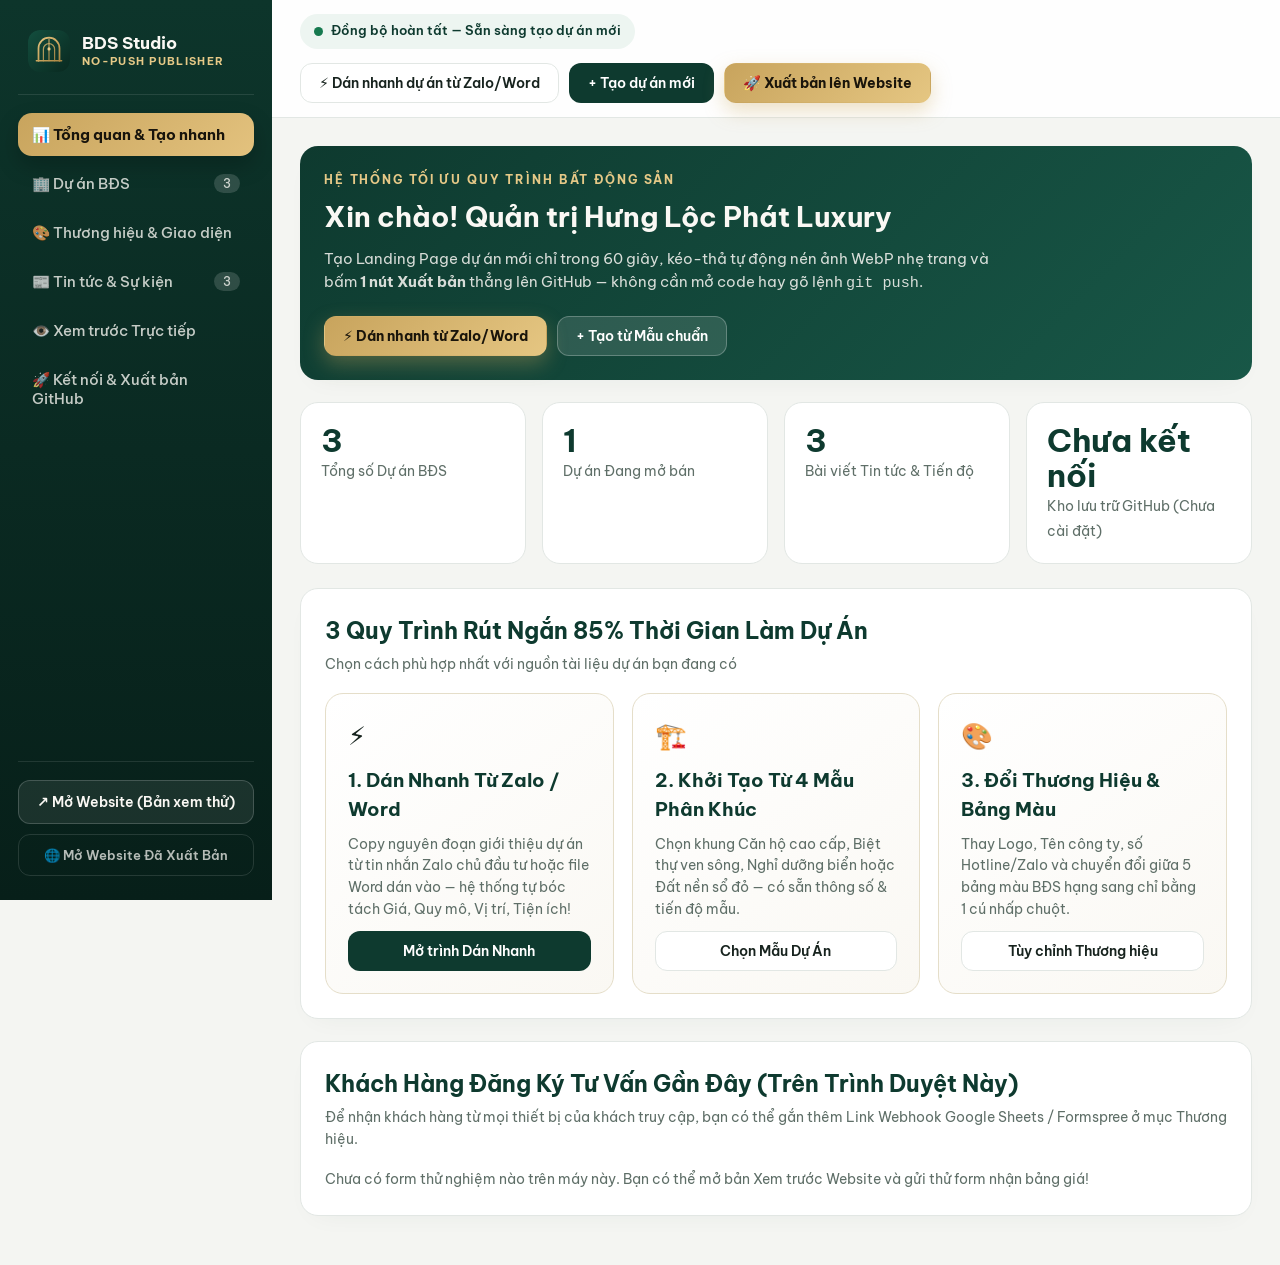
==== studio.html @ dc793f98 "✨ Khởi tạo Website BĐS Soft Luxury & Ứng dụng BDS Studio (No-Push Publisher)" ====
<!DOCTYPE html>
<html lang="vi">
<head>
  <meta charset="UTF-8" />
  <meta name="viewport" content="width=device-width, initial-scale=1.0" />
  <title>BDS Studio — Ứng Dụng Tối Ưu Tạo Dự Án &amp; Xuất Bản Lên GitHub</title>
  <link rel="icon" type="image/svg+xml" href="./assets/images/logo-mark.svg" />
  <link rel="manifest" href="./manifest.webmanifest" />
  <meta name="theme-color" content="#0E3A2F" />
  <link rel="preconnect" href="https://fonts.googleapis.com" />
  <link rel="preconnect" href="https://fonts.gstatic.com" crossorigin />
  <link href="https://fonts.googleapis.com/css2?family=Be+Vietnam+Pro:wght@400;500;600;700&display=swap" rel="stylesheet" />
  <link rel="stylesheet" href="./assets/css/studio.css" />
</head>
<body>
  <div class="studio-layout">
    <!-- SIDEBAR ĐIỀU HƯỚNG -->
    <aside class="studio-sidebar">
      <div class="st-brand">
        <img src="./assets/images/logo-mark.svg" alt="BDS Studio" id="sidebarLogo" />
        <div>
          <div class="st-brand-title">BDS Studio</div>
          <div class="st-brand-badge">NO-PUSH PUBLISHER</div>
        </div>
      </div>

      <nav class="st-nav" id="studioNav">
        <button type="button" class="st-nav-btn active" data-tab="dashboard">
          <span>📊 Tổng quan &amp; Tạo nhanh</span>
        </button>
        <button type="button" class="st-nav-btn" data-tab="projects">
          <span>🏢 Dự án BĐS</span>
          <span class="st-count-pill" id="navProjectsCount">0</span>
        </button>
        <button type="button" class="st-nav-btn" data-tab="brand">
          <span>🎨 Thương hiệu &amp; Giao diện</span>
        </button>
        <button type="button" class="st-nav-btn" data-tab="news">
          <span>📰 Tin tức &amp; Sự kiện</span>
          <span class="st-count-pill" id="navNewsCount">0</span>
        </button>
        <button type="button" class="st-nav-btn" data-tab="preview">
          <span>👁️ Xem trước Trực tiếp</span>
        </button>
        <button type="button" class="st-nav-btn" data-tab="publish">
          <span>🚀 Kết nối &amp; Xuất bản GitHub</span>
        </button>
      </nav>

      <div class="st-sidebar-footer">
        <button type="button" class="st-btn st-btn-publish" id="installPwaBtn" style="display:none;width:100%;">
          📲 Cài App BDS Studio về máy
        </button>
        <a href="./index.html?preview=draft" target="_blank" class="st-btn st-btn-outline" style="background:rgba(255,255,255,0.08);color:#FAF8F4;border-color:rgba(255,255,255,0.18);">
          ↗ Mở Website (Bản xem thử)
        </a>
        <a href="./index.html" target="_blank" class="st-btn st-btn-outline" style="background:transparent;color:rgba(250,248,244,0.72);border-color:rgba(255,255,255,0.12);font-size:0.82rem;">
          🌐 Mở Website Đã Xuất Bản
        </a>
      </div>
    </aside>

    <!-- KHU VỰC LÀM VIỆC CHÍNH -->
    <div class="studio-main">
      <header class="studio-topbar">
        <div class="status-indicator" id="draftStatusBadge">
          <span class="status-dot" id="draftStatusDot"></span>
          <span id="draftStatusText">Đang tải dữ liệu...</span>
        </div>

        <div class="topbar-actions">
          <button type="button" class="st-btn st-btn-outline" id="openSmartPasteTopBtn">
            ⚡ Dán nhanh dự án từ Zalo/Word
          </button>
          <button type="button" class="st-btn st-btn-primary" id="quickNewProjectTopBtn">
            + Tạo dự án mới
          </button>
          <button type="button" class="st-btn st-btn-publish" id="oneClickPublishTopBtn">
            🚀 Xuất bản lên Website
          </button>
        </div>
      </header>

      <main class="studio-workspace" id="studioWorkspace"></main>
    </div>
  </div>

  <!-- MODAL 1: DÁN NHANH THÔNG TIN DỰ ÁN THÔ (SMART PARSER) -->
  <div class="st-modal-backdrop" id="smartPasteModal">
    <div class="st-modal">
      <div class="st-card-header">
        <div>
          <h3 class="st-title">⚡ Dán Nhanh Thông Tin Dự Án (Smart Paste)</h3>
          <p class="st-subtitle">Copy tin nhắn giới thiệu dự án từ Zalo, Word, Facebook hoặc Brochure dán vào đây — App tự động bóc tách thành trang Landing Page hoàn chỉnh!</p>
        </div>
      </div>

      <div class="st-field">
        <div style="display:flex;justify-content:space-between;align-items:center;">
          <label>Nội dung thông tin dự án thô</label>
          <button type="button" class="st-btn st-btn-outline st-btn-sm" id="fillSampleRawTextBtn">
            ✨ Điền thử văn bản mẫu
          </button>
        </div>
        <textarea id="smartPasteTextarea" class="st-textarea" rows="12" placeholder="Ví dụ:&#10;Tên dự án: The Riveria Quận 7&#10;Vị trí: Mặt tiền Nguyễn Lương Bằng, Quận 7&#10;Giá bán: Từ 68 triệu/m2&#10;Quy mô: 5.2 ha..."></textarea>
      </div>

      <div style="display:flex;justify-content:flex-end;gap:10px;margin-top:16px;">
        <button type="button" class="st-btn st-btn-outline" id="closeSmartPasteBtn">Hủy</button>
        <button type="button" class="st-btn st-btn-primary" id="runSmartParseBtn">
          ⚡ Phân tách &amp; Tạo trang dự án ngay
        </button>
      </div>
    </div>
  </div>

  <!-- MODAL 2: CHỌN MẪU KHỞI TẠO DỰ ÁN NHANH -->
  <div class="st-modal-backdrop" id="templatePickerModal">
    <div class="st-modal">
      <h3 class="st-title" style="margin-bottom:6px;">🏗️ Chọn Mẫu Khung Dự Án Chuẩn BĐS</h3>
      <p class="st-subtitle" style="margin-bottom:20px;">Hệ thống tự động điền sẵn bộ thông số kỹ thuật, tiện ích và lịch thanh toán mẫu theo đúng phân khúc để bạn chỉ cần thay tên &amp; thả ảnh vào.</p>

      <div class="st-field">
        <label>Tên dự án BĐS mới *</label>
        <input type="text" id="newTplProjectName" class="st-input" placeholder="VD: The Emerald Symphony Quận 7" />
      </div>

      <div class="st-grid-2" id="templateCardsContainer" style="margin-top:14px;"></div>

      <div style="display:flex;justify-content:flex-end;margin-top:18px;">
        <button type="button" class="st-btn st-btn-outline" id="closeTemplatePickerBtn">Đóng</button>
      </div>
    </div>
  </div>

  <!-- MODAL 3: TIẾN TRÌNH XUẤT BẢN 1-CLICK LÊN GITHUB -->
  <div class="st-modal-backdrop" id="publishModal">
    <div class="st-modal" style="max-width:560px;">
      <h3 class="st-title" style="margin-bottom:6px;">🚀 Xuất Bản Lên Website (Không Cần Git Push)</h3>
      <p class="st-subtitle" style="margin-bottom:18px;">Toàn bộ hình ảnh tối ưu WebP và dữ liệu mới sẽ được lưu thẳng lên GitHub Repository chỉ bằng 1 Commit duy nhất và tự động cập nhật GitHub Pages.</p>

      <div class="st-field">
        <label>Ghi chú phiên bản xuất bản</label>
        <input type="text" id="publishCommitMsg" class="st-input" value="✨ Cập nhật dự án & nội dung từ BDS Studio App" />
      </div>

      <div id="publishProgressArea" style="display:none;margin:16px 0;padding:16px;border-radius:14px;background:#F4F8F6;">
        <div style="display:flex;justify-content:space-between;font-size:0.88rem;font-weight:600;">
          <span id="publishProgressLabel">Đang chuẩn bị...</span>
          <span id="publishProgressPct">0%</span>
        </div>
        <div class="progress-bar-track">
          <div class="progress-bar-fill" id="publishProgressFill"></div>
        </div>
        <div id="publishResultLinks" style="margin-top:10px;font-size:0.86rem;"></div>
      </div>

      <div style="display:flex;justify-content:flex-end;gap:10px;margin-top:18px;">
        <button type="button" class="st-btn st-btn-outline" id="closePublishModalBtn">Đóng</button>
        <button type="button" class="st-btn st-btn-publish" id="confirmPublishBtn">
          🚀 Bắt đầu Xuất bản ngay
        </button>
      </div>
    </div>
  </div>

  <div class="st-toast" id="studioToast"></div>

  <script type="module" src="./assets/js/studio.js"></script>
</body>
</html>
---- assets/css/studio.css ----
:root {
  --st-bg: #F4F5F2;
  --st-panel: #FFFFFF;
  --st-sidebar: #0B2E25;
  --st-primary: #0E3A2F;
  --st-primary-hover: #175445;
  --st-accent: #C8A45D;
  --st-accent-light: #F7EFE0;
  --st-ink: #17231E;
  --st-muted: #5F6F68;
  --st-border: #E2E7E4;
  --st-danger: #C53939;
  --st-success: #16794F;
  --st-radius: 18px;
}

*, *::before, *::after {
  box-sizing: border-box;
}

body {
  margin: 0;
  font-family: 'Be Vietnam Pro', system-ui, -apple-system, sans-serif;
  background: var(--st-bg);
  color: var(--st-ink);
  line-height: 1.55;
  -webkit-font-smoothing: antialiased;
}

button, input, select, textarea {
  font-family: inherit;
}

.studio-layout {
  display: grid;
  grid-template-columns: 272px 1fr;
  min-height: 100vh;
}

/* ================= SIDEBAR ================= */
.studio-sidebar {
  background: linear-gradient(180deg, #0D352B 0%, #071F19 100%);
  color: #FAF8F4;
  padding: 24px 18px;
  display: flex;
  flex-direction: column;
  position: sticky;
  top: 0;
  height: 100vh;
  overflow-y: auto;
}

.st-brand {
  display: flex;
  align-items: center;
  gap: 12px;
  padding: 6px 10px 22px;
  border-bottom: 1px solid rgba(255, 255, 255, 0.1);
  margin-bottom: 18px;
}

.st-brand img {
  width: 42px;
  height: 42px;
  border-radius: 12px;
  object-fit: cover;
}

.st-brand-title {
  font-weight: 700;
  font-size: 1.05rem;
  line-height: 1.2;
}

.st-brand-badge {
  font-size: 0.68rem;
  color: #E6C987;
  letter-spacing: 0.12em;
  text-transform: uppercase;
  font-weight: 700;
}

.st-nav {
  display: grid;
  gap: 6px;
}

.st-nav-btn {
  display: flex;
  align-items: center;
  justify-content: space-between;
  gap: 10px;
  width: 100%;
  padding: 12px 14px;
  border-radius: 14px;
  border: none;
  background: transparent;
  color: rgba(250, 248, 244, 0.78);
  font-size: 0.92rem;
  font-weight: 500;
  cursor: pointer;
  text-align: left;
  transition: all 0.22s ease;
}

.st-nav-btn:hover {
  background: rgba(255, 255, 255, 0.08);
  color: #FFFFFF;
}

.st-nav-btn.active {
  background: linear-gradient(135deg, #C8A45D 0%, #E3C27E 100%);
  color: #18140C;
  font-weight: 700;
  box-shadow: 0 10px 22px rgba(0, 0, 0, 0.22);
}

.st-count-pill {
  padding: 2px 9px;
  border-radius: 999px;
  font-size: 0.74rem;
  background: rgba(255, 255, 255, 0.15);
}

.st-nav-btn.active .st-count-pill {
  background: rgba(14, 58, 47, 0.18);
  color: #14110A;
}

.st-sidebar-footer {
  margin-top: auto;
  padding-top: 18px;
  border-top: 1px solid rgba(255, 255, 255, 0.1);
  display: grid;
  gap: 10px;
}

/* ================= MAIN AREA & TOPBAR ================= */
.studio-main {
  display: flex;
  flex-direction: column;
  min-width: 0;
}

.studio-topbar {
  position: sticky;
  top: 0;
  z-index: 40;
  background: rgba(255, 255, 255, 0.9);
  backdrop-filter: blur(16px);
  border-bottom: 1px solid var(--st-border);
  padding: 14px 28px;
  display: flex;
  flex-wrap: wrap;
  align-items: center;
  justify-content: space-between;
  gap: 14px;
}

.status-indicator {
  display: inline-flex;
  align-items: center;
  gap: 8px;
  padding: 7px 14px;
  border-radius: 999px;
  background: #EDF5F1;
  color: var(--st-primary);
  font-size: 0.84rem;
  font-weight: 600;
}

.status-dot {
  width: 9px;
  height: 9px;
  border-radius: 50%;
  background: var(--st-success);
}

.status-dot.dirty {
  background: #D9822B;
  box-shadow: 0 0 0 4px rgba(217, 130, 43, 0.2);
}

.topbar-actions {
  display: flex;
  flex-wrap: wrap;
  align-items: center;
  gap: 10px;
}

.studio-workspace {
  padding: 28px;
  max-width: 1320px;
  width: 100%;
  margin-inline: auto;
}

/* ================= NÚT BẤM & THẺ PANEL ================= */
.st-btn {
  display: inline-flex;
  align-items: center;
  justify-content: center;
  gap: 8px;
  padding: 10px 18px;
  border-radius: 12px;
  font-size: 0.89rem;
  font-weight: 600;
  border: 1px solid transparent;
  cursor: pointer;
  transition: all 0.22s ease;
  text-decoration: none;
}

.st-btn-primary {
  background: var(--st-primary);
  color: #FFFFFF;
}

.st-btn-primary:hover {
  background: var(--st-primary-hover);
  transform: translateY(-1px);
}

.st-btn-publish {
  background: linear-gradient(135deg, #C8A45D 0%, #E5C682 100%);
  color: #1A150B;
  font-weight: 700;
  box-shadow: 0 8px 20px rgba(200, 164, 93, 0.35);
}

.st-btn-publish:hover {
  filter: brightness(1.04);
  transform: translateY(-1px);
}

.st-btn-outline {
  background: #FFFFFF;
  border-color: var(--st-border);
  color: var(--st-ink);
}

.st-btn-outline:hover {
  border-color: var(--st-primary);
  color: var(--st-primary);
}

.st-btn-danger {
  background: #FDF2F2;
  color: var(--st-danger);
  border-color: #F8D7D7;
}

.st-btn-danger:hover {
  background: var(--st-danger);
  color: #FFFFFF;
}

.st-btn-sm {
  padding: 7px 12px;
  font-size: 0.82rem;
  border-radius: 10px;
}

.st-card {
  background: var(--st-panel);
  border-radius: var(--st-radius);
  border: 1px solid var(--st-border);
  padding: 24px;
  box-shadow: 0 10px 28px -16px rgba(14, 58, 47, 0.08);
  margin-bottom: 22px;
}

.st-card-header {
  display: flex;
  flex-wrap: wrap;
  justify-content: space-between;
  align-items: center;
  gap: 14px;
  margin-bottom: 18px;
}

.st-title {
  margin: 0;
  font-size: 1.45rem;
  color: var(--st-primary);
}

.st-subtitle {
  margin: 4px 0 0;
  color: var(--st-muted);
  font-size: 0.9rem;
}

/* Grid tiện ích Dashboard */
.st-kpi-grid {
  display: grid;
  grid-template-columns: repeat(auto-fit, minmax(210px, 1fr));
  gap: 16px;
  margin-bottom: 24px;
}

.st-kpi-box {
  background: #FFFFFF;
  border: 1px solid var(--st-border);
  border-radius: var(--st-radius);
  padding: 20px;
}

.st-kpi-box strong {
  display: block;
  font-size: 2rem;
  color: var(--st-primary);
  line-height: 1.1;
}

.st-kpi-box span {
  font-size: 0.86rem;
  color: var(--st-muted);
}

.accelerator-grid {
  display: grid;
  grid-template-columns: repeat(auto-fit, minmax(280px, 1fr));
  gap: 18px;
}

.accelerator-card {
  background: linear-gradient(145deg, #FFFFFF 0%, #FAF8F3 100%);
  border: 1px solid #E5DEC9;
  border-radius: var(--st-radius);
  padding: 22px;
  display: flex;
  flex-direction: column;
  gap: 10px;
}

/* ================= FORM & KÉO THẢ ẢNH TỰ NÉN WEBP ================= */
.st-grid-2 {
  display: grid;
  grid-template-columns: repeat(2, 1fr);
  gap: 16px;
}

.st-grid-3 {
  display: grid;
  grid-template-columns: repeat(3, 1fr);
  gap: 16px;
}

.st-field {
  display: flex;
  flex-direction: column;
  gap: 6px;
  margin-bottom: 14px;
}

.st-field label {
  font-size: 0.85rem;
  font-weight: 600;
  color: var(--st-ink);
}

.st-input, .st-select, .st-textarea {
  width: 100%;
  padding: 11px 14px;
  border-radius: 12px;
  border: 1px solid var(--st-border);
  background: #FAFBFA;
  font-size: 0.92rem;
  color: var(--st-ink);
  outline: none;
  transition: border-color 0.2s ease, background 0.2s ease;
}

.st-input:focus, .st-select:focus, .st-textarea:focus {
  border-color: var(--st-primary);
  background: #FFFFFF;
}

.upload-dropzone {
  border: 2px dashed #BCCAC3;
  border-radius: 16px;
  padding: 20px;
  text-align: center;
  background: #F8FAF9;
  cursor: pointer;
  transition: all 0.25s ease;
}

.upload-dropzone:hover, .upload-dropzone.dragover {
  border-color: var(--st-primary);
  background: #EDF5F1;
}

.img-preview-row {
  display: flex;
  align-items: center;
  gap: 14px;
  margin-top: 10px;
  padding: 10px;
  border-radius: 14px;
  background: #F6F8F7;
  border: 1px solid var(--st-border);
}

.img-preview-row img {
  width: 96px;
  height: 64px;
  object-fit: cover;
  border-radius: 10px;
  background: #E2E7E4;
}

/* Tabs trong trình sửa Dự án */
.editor-tabs {
  display: flex;
  flex-wrap: wrap;
  gap: 8px;
  padding-bottom: 16px;
  margin-bottom: 22px;
  border-bottom: 1px solid var(--st-border);
}

.editor-tab-btn {
  padding: 9px 16px;
  border-radius: 999px;
  border: 1px solid var(--st-border);
  background: #FFFFFF;
  font-size: 0.87rem;
  font-weight: 600;
  color: var(--st-muted);
  cursor: pointer;
}

.editor-tab-btn.active {
  background: var(--st-primary);
  color: #FFFFFF;
  border-color: var(--st-primary);
}

/* Danh sách Dự án trong Studio */
.st-project-list {
  display: grid;
  gap: 14px;
}

.st-project-row {
  display: grid;
  grid-template-columns: 120px 1fr auto;
  gap: 18px;
  align-items: center;
  background: #FFFFFF;
  padding: 14px 18px;
  border-radius: 16px;
  border: 1px solid var(--st-border);
}

.st-project-row img {
  width: 120px;
  height: 80px;
  object-fit: cover;
  border-radius: 12px;
}

/* Thẻ chọn nhanh Tiện ích */
.amenity-picker-grid {
  display: grid;
  grid-template-columns: repeat(auto-fill, minmax(230px, 1fr));
  gap: 10px;
  margin-bottom: 18px;
}

.amenity-chip {
  padding: 10px 14px;
  border-radius: 12px;
  border: 1px solid var(--st-border);
  background: #FFFFFF;
  font-size: 0.84rem;
  font-weight: 600;
  cursor: pointer;
  text-align: left;
  display: flex;
  align-items: center;
  justify-content: space-between;
  gap: 8px;
}

.amenity-chip.selected {
  background: #E8F3EE;
  border-color: var(--st-primary);
  color: var(--st-primary);
}

/* Swatches màu thương hiệu */
.preset-grid {
  display: grid;
  grid-template-columns: repeat(auto-fill, minmax(225px, 1fr));
  gap: 12px;
  margin-bottom: 20px;
}

.preset-card {
  padding: 14px;
  border-radius: 14px;
  border: 2px solid var(--st-border);
  background: #FFFFFF;
  cursor: pointer;
  text-align: left;
}

.preset-card.active {
  border-color: var(--st-primary);
  background: #F4F9F6;
}

.swatch-dots {
  display: flex;
  gap: 8px;
  margin-bottom: 8px;
}

.swatch-dot {
  width: 24px;
  height: 24px;
  border-radius: 50%;
  border: 1px solid rgba(0,0,0,0.12);
}

/* Khung xem trước trực tiếp */
.preview-frame-shell {
  background: #1A2420;
  padding: 16px;
  border-radius: 22px;
  display: flex;
  justify-content: center;
}

.preview-iframe {
  width: 100%;
  height: 74vh;
  border: none;
  border-radius: 14px;
  background: #FAF8F4;
  transition: width 0.35s ease;
}

.preview-iframe.mobile {
  width: 390px;
}

/* Toast thông báo */
.st-toast {
  position: fixed;
  bottom: 24px;
  right: 24px;
  z-index: 200;
  background: var(--st-primary);
  color: #FFFFFF;
  padding: 14px 20px;
  border-radius: 14px;
  font-size: 0.9rem;
  font-weight: 600;
  box-shadow: 0 18px 40px rgba(0, 0, 0, 0.25);
  transform: translateY(120%);
  opacity: 0;
  transition: all 0.3s ease;
}

.st-toast.show {
  transform: translateY(0);
  opacity: 1;
}

/* Modal trong Studio */
.st-modal-backdrop {
  position: fixed;
  inset: 0;
  z-index: 150;
  background: rgba(9, 28, 22, 0.7);
  backdrop-filter: blur(8px);
  display: none;
  align-items: center;
  justify-content: center;
  padding: 20px;
}

.st-modal-backdrop.open {
  display: flex;
}

.st-modal {
  background: #FFFFFF;
  border-radius: 22px;
  max-width: 720px;
  width: 100%;
  padding: 28px;
  max-height: 90vh;
  overflow-y: auto;
  box-shadow: 0 30px 70px rgba(0, 0, 0, 0.3);
}

.progress-bar-track {
  width: 100%;
  height: 10px;
  border-radius: 999px;
  background: #E5ECE9;
  overflow: hidden;
  margin: 12px 0;
}

.progress-bar-fill {
  height: 100%;
  background: linear-gradient(90deg, var(--st-primary), var(--st-accent));
  width: 0%;
  transition: width 0.35s ease;
}

@media (max-width: 960px) {
  .studio-layout {
    grid-template-columns: 1fr;
  }
  .studio-sidebar {
    position: static;
    height: auto;
  }
  .st-grid-2, .st-grid-3 {
    grid-template-columns: 1fr;
  }
  .st-project-row {
    grid-template-columns: 1fr;
  }
}
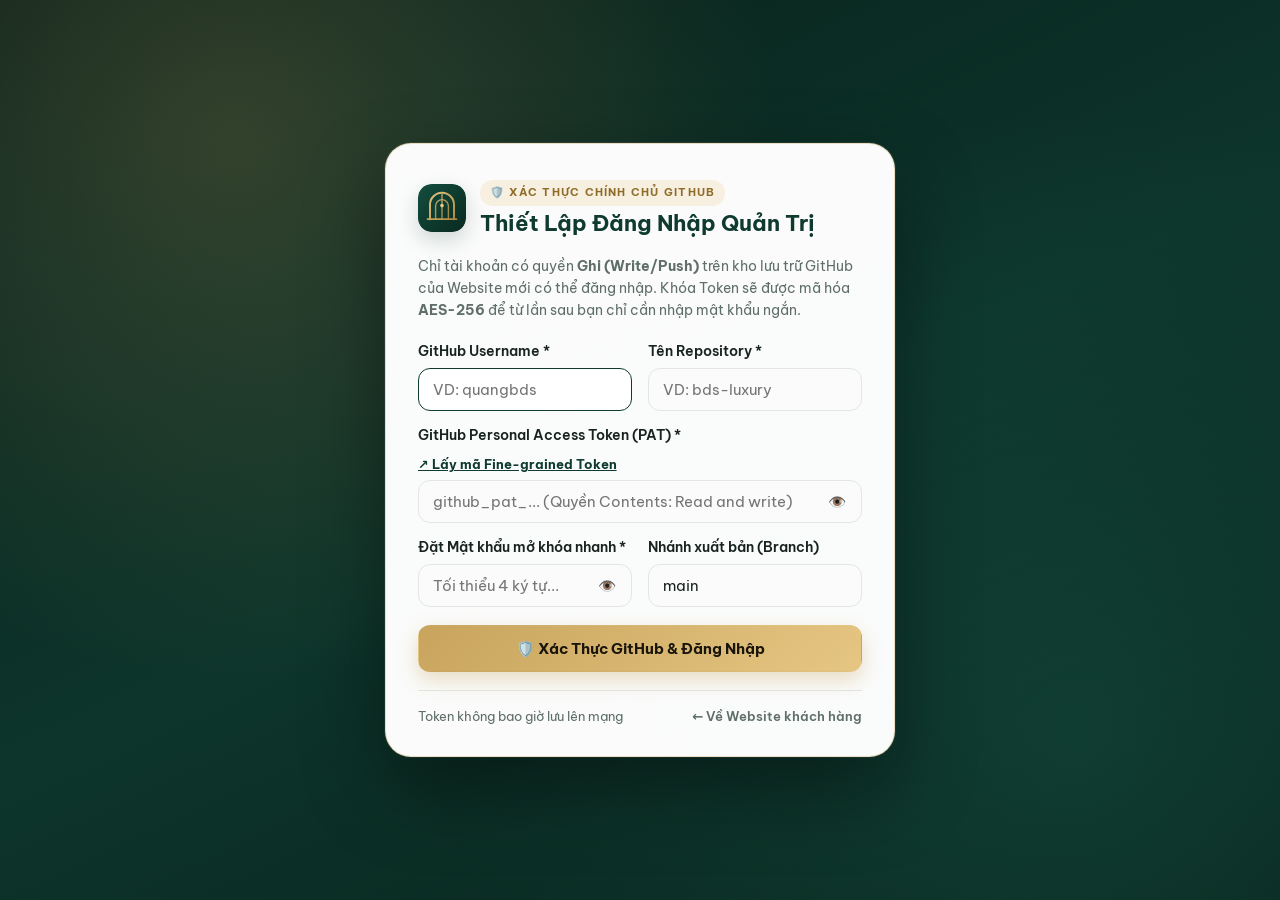
==== commit 0e5145eb: "Khoi tao Website Bat Dong San Luxury & Ung dung BDS Studio" ====
--- a/studio.html
+++ b/studio.html
@@ -3,6 +3,7 @@
 <head>
   <meta charset="UTF-8" />
   <meta name="viewport" content="width=device-width, initial-scale=1.0" />
+  <meta name="robots" content="noindex, nofollow" />
   <title>BDS Studio — Ứng Dụng Tối Ưu Tạo Dự Án &amp; Xuất Bản Lên GitHub</title>
   <link rel="icon" type="image/svg+xml" href="./assets/images/logo-mark.svg" />
   <link rel="manifest" href="./manifest.webmanifest" />
@@ -12,7 +13,10 @@
   <link href="https://fonts.googleapis.com/css2?family=Be+Vietnam+Pro:wght@400;500;600;700&display=swap" rel="stylesheet" />
   <link rel="stylesheet" href="./assets/css/studio.css" />
 </head>
-<body>
+<body class="studio-locked">
+  <!-- CỔNG XÁC THỰC & KHÓA BẢO MẬT QUẢN TRỊ (AES-256 + GITHUB AUTH) -->
+  <div class="auth-gate" id="studioAuthGate" aria-live="polite"></div>
+
   <div class="studio-layout">
     <!-- SIDEBAR ĐIỀU HƯỚNG -->
     <aside class="studio-sidebar">
@@ -57,15 +61,23 @@
         <a href="./index.html" target="_blank" class="st-btn st-btn-outline" style="background:transparent;color:rgba(250,248,244,0.72);border-color:rgba(255,255,255,0.12);font-size:0.82rem;">
           🌐 Mở Website Đã Xuất Bản
         </a>
+        <button type="button" class="st-btn st-btn-outline" id="lockStudioSidebarBtn" style="background:rgba(197,57,57,0.16);color:#FFD6D6;border-color:rgba(255,180,180,0.22);font-size:0.82rem;">
+          🔒 Khóa &amp; Đăng xuất Studio
+        </button>
       </div>
     </aside>
 
     <!-- KHU VỰC LÀM VIỆC CHÍNH -->
     <div class="studio-main">
       <header class="studio-topbar">
-        <div class="status-indicator" id="draftStatusBadge">
-          <span class="status-dot" id="draftStatusDot"></span>
-          <span id="draftStatusText">Đang tải dữ liệu...</span>
+        <div style="display:flex;align-items:center;gap:10px;flex-wrap:wrap;">
+          <div class="status-indicator" id="draftStatusBadge">
+            <span class="status-dot" id="draftStatusDot"></span>
+            <span id="draftStatusText">Đang tải dữ liệu...</span>
+          </div>
+          <div class="admin-session-pill" id="adminSessionPill" title="Phiên quản trị đang mở khóa bảo mật">
+            <span id="adminSessionBadgeText">🛡️ Quản trị viên</span>
+          </div>
         </div>
 
         <div class="topbar-actions">
@@ -77,6 +89,9 @@
           </button>
           <button type="button" class="st-btn st-btn-publish" id="oneClickPublishTopBtn">
             🚀 Xuất bản lên Website
+          </button>
+          <button type="button" class="st-btn st-btn-outline st-btn-lock" id="lockStudioTopBtn" title="Khóa màn hình quản trị ngay lập tức">
+            🔒 Khóa
           </button>
         </div>
       </header>
--- a/assets/css/studio.css
+++ b/assets/css/studio.css
@@ -630,3 +630,253 @@
     grid-template-columns: 1fr;
   }
 }
+
+/* ================= CỔNG ĐĂNG NHẬP & KHÓA BẢO MẬT QUẢN TRỊ ================= */
+body.studio-locked {
+  overflow-x: hidden;
+}
+
+body.studio-locked .studio-layout {
+  display: none !important;
+}
+
+.auth-gate {
+  display: none;
+}
+
+body.studio-locked .auth-gate {
+  min-height: 100vh;
+  display: flex;
+  align-items: center;
+  justify-content: center;
+  padding: 28px 18px;
+  background:
+    radial-gradient(circle at 18% 15%, rgba(200, 164, 93, 0.22), transparent 42%),
+    radial-gradient(circle at 84% 82%, rgba(23, 84, 69, 0.45), transparent 48%),
+    linear-gradient(155deg, #071F19 0%, #0D352B 52%, #08231C 100%);
+}
+
+.auth-card {
+  width: 100%;
+  max-width: 510px;
+  background: rgba(255, 255, 255, 0.98);
+  border-radius: 26px;
+  padding: 34px 32px 28px;
+  border: 1px solid rgba(200, 164, 93, 0.35);
+  box-shadow:
+    0 32px 80px rgba(0, 0, 0, 0.42),
+    0 0 0 1px rgba(255, 255, 255, 0.08);
+  animation: authCardIn 0.32s cubic-bezier(0.22, 1, 0.36, 1);
+}
+
+@keyframes authCardIn {
+  from {
+    opacity: 0;
+    transform: translateY(14px) scale(0.985);
+  }
+  to {
+    opacity: 1;
+    transform: translateY(0) scale(1);
+  }
+}
+
+.auth-brand-head {
+  display: flex;
+  align-items: center;
+  gap: 14px;
+  margin-bottom: 18px;
+}
+
+.auth-brand-head img {
+  width: 48px;
+  height: 48px;
+  border-radius: 14px;
+  object-fit: cover;
+  box-shadow: 0 8px 20px rgba(14, 58, 47, 0.18);
+}
+
+.auth-eyebrow {
+  display: inline-flex;
+  align-items: center;
+  gap: 6px;
+  font-size: 0.7rem;
+  font-weight: 700;
+  letter-spacing: 0.11em;
+  text-transform: uppercase;
+  color: #8E6C27;
+  background: #F7EFE0;
+  padding: 4px 10px;
+  border-radius: 999px;
+  margin-bottom: 4px;
+}
+
+.auth-title {
+  margin: 0;
+  font-size: 1.38rem;
+  color: var(--st-primary);
+  line-height: 1.25;
+}
+
+.auth-desc {
+  margin: 0 0 20px;
+  font-size: 0.89rem;
+  color: var(--st-muted);
+  line-height: 1.55;
+}
+
+.auth-admin-chip {
+  display: flex;
+  align-items: center;
+  gap: 12px;
+  padding: 12px 14px;
+  border-radius: 16px;
+  background: linear-gradient(135deg, #F3F8F5 0%, #FAF6EC 100%);
+  border: 1px solid #DCE7E1;
+  margin-bottom: 18px;
+}
+
+.auth-admin-avatar {
+  width: 40px;
+  height: 40px;
+  border-radius: 50%;
+  background: var(--st-primary);
+  color: #FAF8F4;
+  display: flex;
+  align-items: center;
+  justify-content: center;
+  font-weight: 700;
+  font-size: 0.95rem;
+  object-fit: cover;
+  flex-shrink: 0;
+}
+
+.auth-input-wrap {
+  position: relative;
+  display: flex;
+  align-items: center;
+}
+
+.auth-input-wrap .st-input {
+  padding-right: 44px;
+}
+
+.auth-input-wrap .st-input[readonly] {
+  background: #EFF3F1;
+  color: #42544D;
+  cursor: not-allowed;
+}
+
+.auth-eye-btn {
+  position: absolute;
+  right: 8px;
+  border: none;
+  background: transparent;
+  color: var(--st-muted);
+  cursor: pointer;
+  padding: 6px 8px;
+  border-radius: 8px;
+  font-size: 0.92rem;
+}
+
+.auth-eye-btn:hover {
+  background: rgba(14, 58, 47, 0.07);
+  color: var(--st-primary);
+}
+
+.auth-notice {
+  padding: 11px 14px;
+  border-radius: 12px;
+  font-size: 0.85rem;
+  font-weight: 500;
+  margin-bottom: 16px;
+  line-height: 1.45;
+}
+
+.auth-notice.info {
+  background: #FFF9EB;
+  border: 1px solid #EFE0B9;
+  color: #7A5A17;
+}
+
+.auth-notice.error {
+  background: #FDF2F2;
+  border: 1px solid #F5CACA;
+  color: #A62626;
+}
+
+.auth-divider {
+  display: flex;
+  align-items: center;
+  gap: 12px;
+  margin: 18px 0 14px;
+  color: var(--st-muted);
+  font-size: 0.79rem;
+}
+
+.auth-divider::before,
+.auth-divider::after {
+  content: '';
+  flex: 1;
+  height: 1px;
+  background: var(--st-border);
+}
+
+.auth-footer-links {
+  display: flex;
+  flex-wrap: wrap;
+  justify-content: space-between;
+  align-items: center;
+  gap: 10px;
+  margin-top: 18px;
+  padding-top: 16px;
+  border-top: 1px solid var(--st-border);
+  font-size: 0.83rem;
+}
+
+.auth-link-btn {
+  border: none;
+  background: none;
+  padding: 0;
+  color: var(--st-primary);
+  font-weight: 600;
+  font-size: 0.83rem;
+  cursor: pointer;
+  text-decoration: underline;
+  text-underline-offset: 3px;
+}
+
+.auth-link-btn:hover {
+  color: var(--st-primary-hover);
+}
+
+.admin-session-pill {
+  display: inline-flex;
+  align-items: center;
+  gap: 6px;
+  padding: 6px 12px;
+  border-radius: 999px;
+  background: #FBF6EA;
+  border: 1px solid #E7D5AE;
+  color: #6B4E16;
+  font-size: 0.8rem;
+  font-weight: 600;
+}
+
+.st-btn-lock {
+  border-color: #E8D5D5;
+  color: #8E2B2B;
+  background: #FFFDFD;
+}
+
+.st-btn-lock:hover {
+  background: #FDF2F2;
+  border-color: var(--st-danger);
+  color: var(--st-danger);
+}
+
+@media (max-width: 560px) {
+  .auth-card {
+    padding: 24px 20px 22px;
+    border-radius: 22px;
+  }
+}
